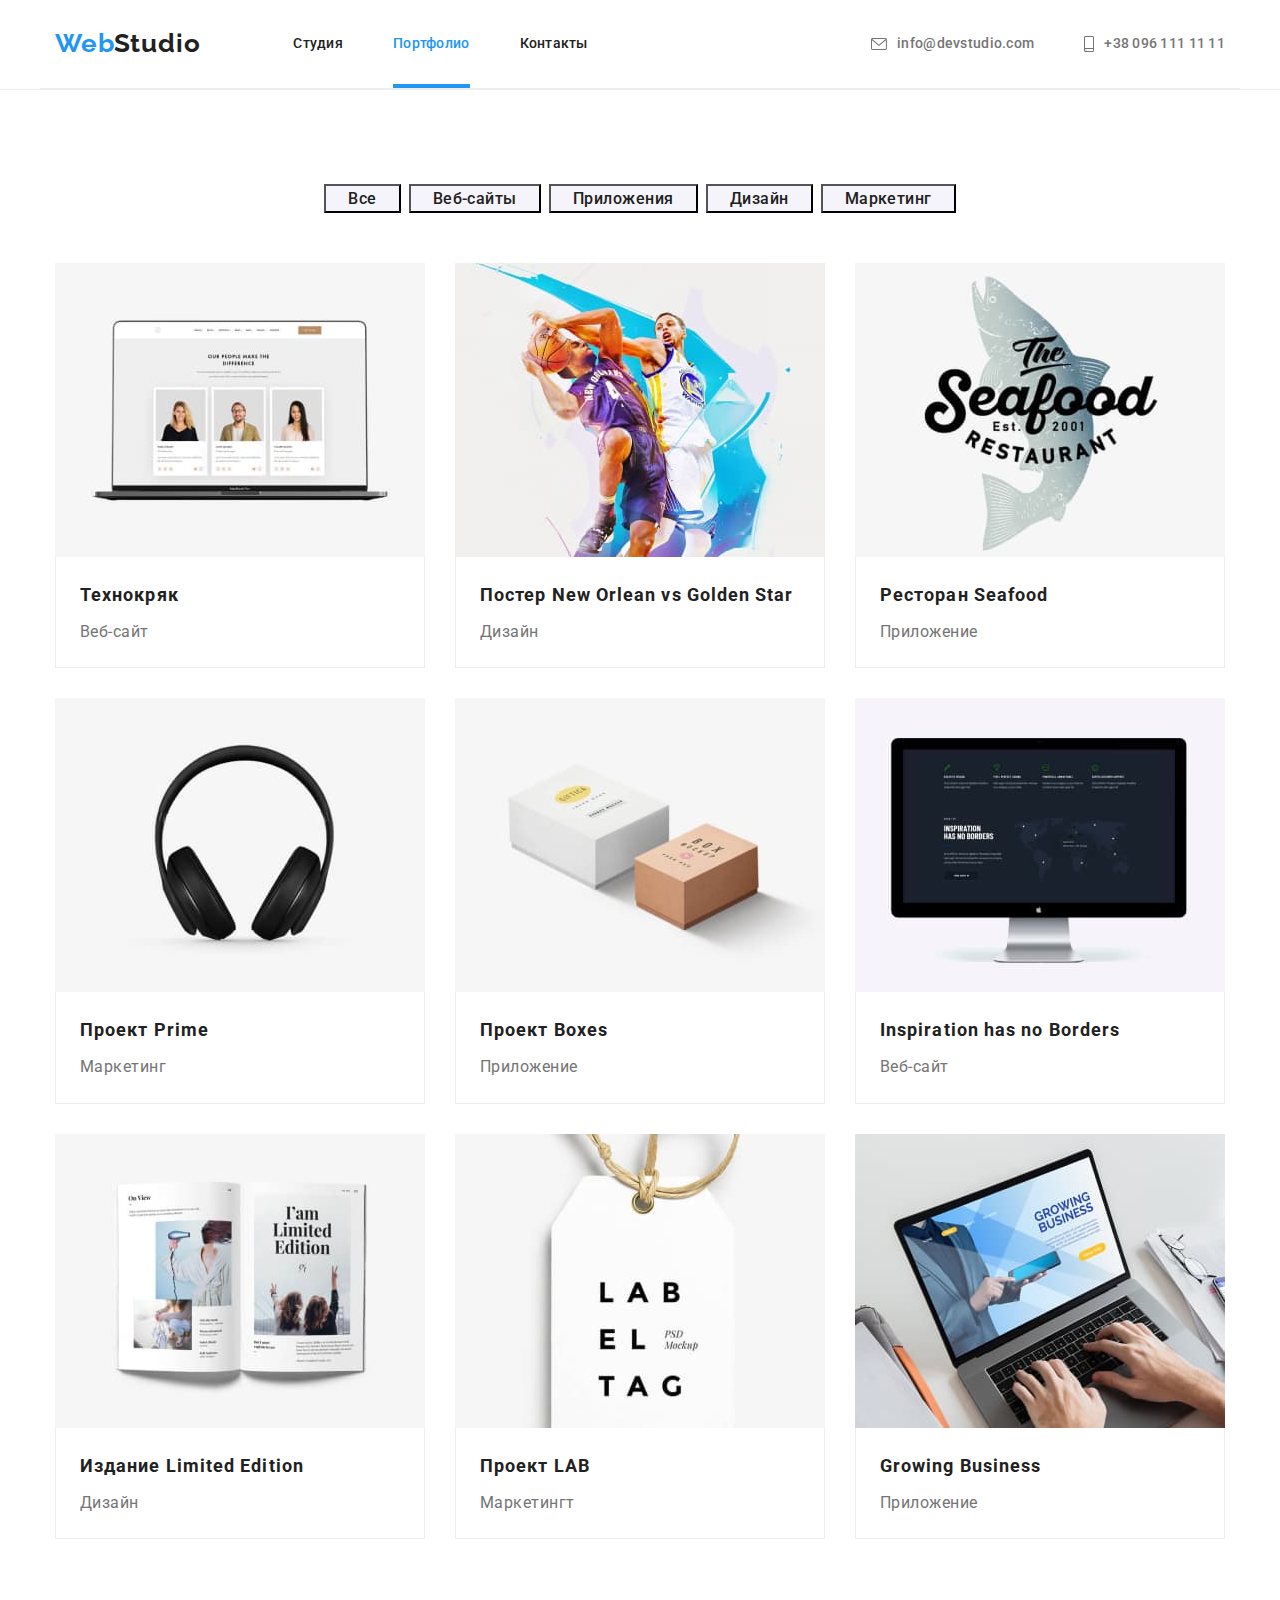
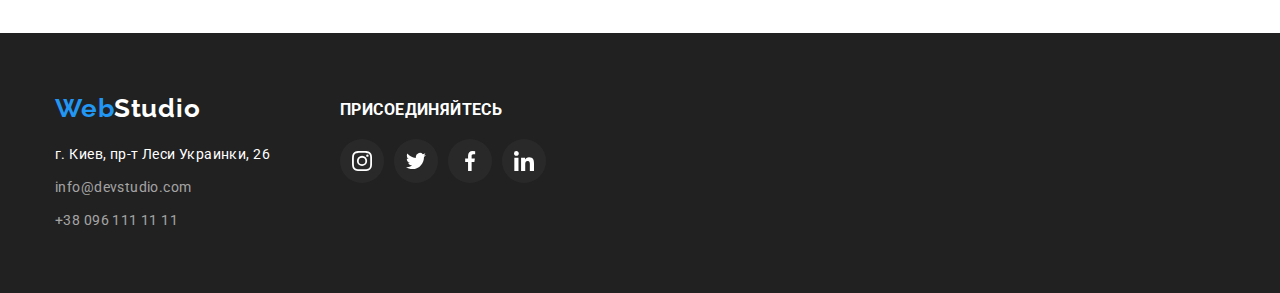
==== portfolio.html @ a840938e "Добавляет предыдущую работу" ====
<!DOCTYPE html>
<html lang="ru">

<head>
    <meta charset="UTF-8">
    <meta http-equiv="X-UA-Compatible" content="IE=edge">
    <meta name="viewport" content="width=device-width, initial-scale=1.0">
    <title>homework#4</title>
    <link rel="stylesheet" href="https://fonts.googleapis.com/css2?family=Raleway:wght@700&family=Roboto:wght@400;500;700;900&display=swap">
    <link rel="stylesheet" href="https://cdnjs.cloudflare.com/ajax/libs/modern-normalize/1.1.0/modern-normalize.min.css">
    <link rel="stylesheet" href="./css/style.css" />
    
</head>
    <body class="page">
        <!-- Шапка -->
        <header class="header">
            <div class="container header">
                <nav class="site-nav">
                    <a class="logo" href="">
                        <span class="logo-accent">Web</span>
                        <span class="logo-black">Studio</span>
                    </a>
            
                    <ul class="link-list">
                        <li><a  class="link" href="./index.html">Студия</a></li>
                        <li><a id="portfolio" class="link" href="./portfolio.html">Портфолио</a></li>
                        <li><a class="link" href="./index.html">Контакты</a></li>
                    </ul>
                </nav>
                <ul class="contact">
                    <li><a class="contact-link icon-envelope" href="mailto:info@devstudio.com">
                            <span class="contact-icons">
                                <svg class="envelope">
                                    <use href="./images/icons.svg#envelope"></use>
                                </svg>
                            </span>
                            <span>info@devstudio.com</span></a></li>
                    <li><a class="contact-link icon-smartphone" href="tel:+380961111111">
                            <span class="contact-icons">
                                <svg class="smartphone">
                                    <use href="./images/icons.svg#smartphone"></use>
                                </svg>
                            </span>
                            <span>+38 096 111 11 11</span></a></li>
                </ul>
            </div>
        </header>
        
        <main>            
            <section class="section-project">
                <div class="container">
                    <h1 class="section-title hidden">Фильтр</h1>
                    <ul class="buttons-filter">
                        <li>
                            <button class="buttons" type="button">Все</button>
                        </li>
                        <li>
                            <button class="buttons" type="button">Веб-сайты</button>
                        </li>
                        <li>
                            <button class="buttons" type="button">Приложения</button>
                        </li>
                        <li>
                            <button class="buttons" type="button">Дизайн</button>
                        </li>
                        <li>
                            <button class="buttons" type="button">Маркетинг</button>
                        </li>
                    </ul>
            
                    <h1 class="section-title hidden">Наши работы</h1>
                    <ul class="project-list">
                        <li>
                            <a href="./index.html">
                                <img src="./images/portfolio/1.jpg" alt="Ноутбук с загруженным веб-сайтом" width="370" height="294">
                                <div class="text-box">
                                    <h2 class="project-name">Технокряк</h2>
                                    <p class="project-direction">Веб-сайт</p>
                                </div>
                            </a>
                        </li>
                        <li>
                            <a href="./index.html">
                                <img src="./images/portfolio/2.jpg" alt="2 баскетбольных игрока" width="370" height="294">
                                <div class="text-box">
                                    <h2 class="project-name">Постер New Orlean vs Golden Star</h2>
                                    <p class="project-direction">Дизайн</p>
                                </div>
                            </a>
                        </li>
                        <li>
                            <a href="./index.html">
                                <img src="./images/portfolio/3.jpg" alt="Рыба с названием" width="370" height="294">
                                <div class="text-box">
                                    <h2 class="project-name">Ресторан Seafood</h2>
                                    <p class="project-direction">Приложение</p>
                                </div>
                            </a>
                        </li>
                        <li>
                            <a href="./index.html">
                                <img src="./images/portfolio/4.jpg" alt="Наушники" width="370" height="294">
                                <div class="text-box">
                                    <h2 class="project-name">Проект Prime</h2>
                                    <p class="project-direction">Маркетинг</p>
                                </div>
                            </a>
                        </li>
                        <li>
                            <a href="./index.html">
                                <img src="./images/portfolio/5.jpg" alt="Белая и коричневая коробки" width="370" height="294">
                                <div class="text-box">
                                    <h2 class="project-name">Проект Boxes</h2>
                                    <p class="project-direction">Приложение</p>
                                </div>
                            </a>
                        </li>
                        <li>
                            <a href="./index.html">
                                <img src="./images/portfolio/6.jpg" alt="Компютер Mac с загруженой веб-страницей" width="370"
                                    height="294">
                                <div class="text-box">
                                    <h2 class="project-name">Inspiration has no Borders</h2>
                                    <p class="project-direction">Веб-сайт</p>
                                </div>
                            </a>
                        </li>
                        <li>
                            <a href="./index.html">
                                <img src="./images/portfolio/7.jpg" alt="Журнал" width="370" height="294">
                                <div class="text-box">
                                    <h2 class="project-name">Издание Limited Edition</h2>
                                    <p class="project-direction">Дизайн</p>
                                </div>
                            </a>
                        </li>
                        <li>
                            <a href="./index.html">
                                <img src="./images/portfolio/8.jpg" alt="Визитка" width="370" height="294">
                                <div class="text-box">
                                    <h2 class="project-name">Проект LAB</h2>
                                    <p class="project-direction">Маркетингт</p>
                                </div>
                            </a>
                        </li>
                        <li>
                            <a href="./index.html">
                                <img src="./images/portfolio/9.jpg" alt="Человек за ноутбуком" width="370" height="294">
                                <div class="text-box">
                                    <h2 class="project-name">Growing Business</h2>
                                    <p class="project-direction">Приложение</p>
                                </div>
                            </a>
                        </li>
                    </ul>
                </div>
            </section>
        </main>
     
<!-- Footer -->
<footer class="page-footer">
    <div class="container footer">
        <div class="address-footer">
            <a class="logo-footer" href="">
                <span class="logo-accent">Web</span>
                <span class="logo-white">Studio</span>
            </a>

            <address>
                <ul class="adress-list">
                    <li><a class="text-info" href="" rel="noopener noreferrer" target="_blank">г. Киев, пр-т Леси
                            Украинки, 26</a></li>
                    <li>
                        <a class="info" href="mailto:info@devstudio.com">info@devstudio.com</a>
                    </li>
                    <li>
                        <a class="info" href="tel:+380961111111">+38 096 111 11 11</a>
                    </li>
                </ul>
            </address>
        </div>

        <div class="social-footer">
            <h3 class="title">ПРИСОЕДИНЯЙТЕСЬ</h3>
            <ul class="social-links">
                <li><a class="link-icon" href="">
                        <span class="footer-icons">
                            <svg class="instagram-footer" width="20px" height="20px">
                                <use href="./images/icons.svg#instagram"></use>
                            </svg>
                        </span>
                    </a></li>
                <li><a class="link-icon" href="">
                        <span class="footer-icons">
                            <svg class="twitter-footer" width="20px" height="20px">
                                <use href="./images/icons.svg#twitter"></use>
                            </svg>
                        </span>
                    </a>
                </li>
                <li><a class="link-icon" href="">
                        <span class="footer-icons">
                            <svg class="facebook-footer" width="20px" height="20px">
                                <use href="./images/icons.svg#facebook"></use>
                            </svg>
                        </span>
                    </a>
                </li>
                <li><a class="link-icon" href="">
                        <span class="footer-icons">
                            <svg class="linkedin-footer" width="20px" height="20px">
                                <use href="./images/icons.svg#linkedin"></use>
                            </svg>
                        </span>
                    </a>
                </li>
            </ul>
        </div>

    </div>
</footer>
    </body>
            
</html>
---- css/style.css ----
/* основной цвет background: #212121; --title-text-color */

/* неактивные контакты, абзац и вторичный  background: #757575; --primari-text-color */

/* основной фон страницы background: #FFFFFF; --primari-white-color */

/* акцент background: #2196F3;--accent-color */
/* ховер героя backgraund: #188CE8; --hover-button */

/* фон шапки bgrcolor: #ececec; --header-bgrcolor */
/* фон героя и футер background: #2F303A; --hero-bgrcolor */
/* фон команда background: #F5F4FA; --staff-bdrcolor */

/* контакты в футере background: #FFFFFF99;   rgba(0, 0, 0, 0.6); --contact-footer */
/* bg-icon-footer: #ffffff0a; rgba(255, 255, 255, 0.1); --bg-icon-footer */
/* Border: #eeeeee; --border-box */
/* Bg-icon: #afb1b8; --bg-icon */
:root {
  --title-text-color: #212121;
  --primari-text-color: #757575;
  --primari-white-color: #ffffff;
  --accent-color: #2196f3;
  --header-bgrcolor: #ececec;
  --hero-bgrcolor: #2f303a;
  --staff-bdrcolor: #f5f4fa;
  --contact-footer: #ffffff99;
  --bg-icon-footer: #ffffff0a;
  --hover-button: #188ce8;
  --border-box: #eeeeee;
  --bg-icon: #afb1b8;
}

.page {
  background-color: var(--primari-white-color);
  color: var(--primari-text-color);

  font-family: Roboto, sans-serif;
  font-weight: 400;
  font-size: 14px;
  line-height: 1.17;
  letter-spacing: 0.03em;
}

ul {
  list-style: none;
  padding-left: 0px;
  margin-top: 0px;
  margin-bottom: 0px;
}
p {
  margin-top: 0px;
  margin-bottom: 0px;
}
img {
  display: block;
}

/* Header */
.header {
  border-bottom: 1px solid var(--border-box);
}
.container {
  width: 1200px;
  padding-left: 15px;
  padding-right: 15px;
  margin-left: auto;
  margin-right: auto;
}
/* Site-nav */
.logo-accent {
  margin-right: -4px;
  color: var(--accent-color);
}
.logo-black {
  color: var(--title-text-color);
}
.logo-white {
  color: var(--primari-white-color);
}

.logo-accent,
.logo-black,
.logo-white {
  font-family: Raleway, sans-serif;
  font-weight: 700;
  font-size: 26px;
  line-height: 1.17;
  letter-spacing: 0.03em;
}
.logo {
  display: inline-block;
}
.container.header {
  display: flex;
  align-items: center;
}
.site-nav {
  display: flex;
  align-items: center;
}
.link-list,
.contact {
  display: flex;
  margin: 0px;
  padding: 0px;
}
.link-list {
  margin-left: 93px;
}
.link-list .link,
.contact .contact-link {
  display: inline-flex;
  padding-top: 32px;
  padding-bottom: 32px;
}
.site-nav .link {
  color: var(--title-text-color);
}
.link-list li + li {
  margin-left: 50px;
}
.site-nav .link:hover,
.site-nav .link:focus {
  color: var(--accent-color);
}
.link {
  position: relative;
}
.link::after {
  content: "";

  position: absolute;
  left: 0px;
  bottom: 0px;

  display: block;
  width: 100%;
  height: 4px;
  background-color: var(--accent-color);
  display: none;
}

#studio {
  color: var(--accent-color);
}
#studio::after {
  display: block;
}
#portfolio {
  color: var(--accent-color);
}
#portfolio::after {
  display: block;
}

/* Contact */

.site-nav,
.contact {
  font-weight: 500;
  font-size: 14px;
  line-height: 1.7;
  letter-spacing: 0.02em;
}
.contact-link {
  display: inline-flex;
  align-items: center;
  color: var(--primari-text-color);
}
.contact li + li {
  margin-left: 50px;
}
.contact {
  margin-left: auto;
}
.contact .contact-link:hover,
.contact .contact-link:focus {
  color: var(--accent-color);
}
.contact-icons {
  display: flex;
  margin-right: 10px;
  background: var(--primari-white-color);
}

.envelope {
  width: 16px;
  height: 12px;
  fill: var(--primari-text-color);
}
.icon-envelope:hover .envelope,
.icon-envelope:focus .envelope {
  fill: var(--accent-color);
}
.smartphone {
  fill: var(--primari-text-color);
  width: 10px;
  height: 16px;
}
.icon-smartphone:hover .smartphone,
.icon-smartphone:focus .smartphone {
  fill: var(--accent-color);
}

a {
  text-decoration: none;
}

/* Hero */
.hero {
  padding-top: 200px;
  padding-bottom: 200px;
  text-align: center;
  margin-left: auto;
  margin-right: auto;
  max-width: 1600px;
  background-image: linear-gradient(
      to right,
      rgba(47, 48, 58, 0.4),
      rgba(47, 48, 58, 0.4)
    ),
    url(../images/hero/hero-icon.jpg);
  background-color: var(--hero-bgrcolor);
}

.hero-title {
  color: var(--primari-white-color);
  font-weight: 900;
  font-size: 44px;
  line-height: 1.37;
  letter-spacing: 0.06em;
  width: 696px;
  margin: 0px auto 30px auto;
}

/* Section */
.work-list {
  padding-left: 0px;
}

h2 {
  font-weight: 700;
  font-size: 36px;
  text-align: center;
}

/* Features */
.section.features,
.section-project {
  padding-top: 94px;
  padding-bottom: 94px;
}
.section-title {
  color: var(--title-text-color);
  margin-top: 0px;
  margin-bottom: 50px;
  text-align: center;
}
.section-title.hidden {
  position: absolute;
  width: 1px;
  height: 1px;
  margin: -1px;
  border: 0;
  padding: 0;
  white-space: nowrap;
  clip-path: inset(100%);
  clip: rect(0 0 0 0);
  overflow: hidden;
}
.features-list {
  display: flex;
  margin-top: 0px;
}
.features-list li {
  width: 270px;
}
.features-list li:not(:nth-last-child(1)) {
  margin-right: 30px;
}
.features-list .title {
  color: var(--title-text-color);
  font-weight: 700;
  margin-top: 0px;
  margin-bottom: 10px;
}
.features-list p {
  line-height: 1.71;
}

.features-icons {
  display: inline-flex;
  justify-content: center;
  align-items: center;
  width: 270px;
  height: 120px;
  margin-bottom: 30px;
  border: none;
  background-color: var(--staff-bdrcolor);
}

/* Work */
.section.work {
  padding-bottom: 94px;
}
.work-list li {
  display: inline-block;
  margin-right: -3px;
}
.work-list li + li {
  margin-left: 30px;
}

/* Staff */
.section.staff {
  padding-top: 94px;
  padding-bottom: 94px;

  background-color: var(--staff-bdrcolor);
}
.staff-name {
  display: flex;
  padding-left: 0px;
  margin-top: 0px;
  margin-bottom: 0px;
}
.staff-persons {
  background-color: var(--primari-white-color);
  box-shadow: 0px 1px 3px #00000033, 0px 1px 1px #00000024,
    0px 2px 1px #0000001f;
}
.staff-persons:not(:first-child) {
  margin-left: 30px;
}
.staff-box {
  padding-top: 30px;
  padding-bottom: 30px;
}
.staff-box .name {
  color: var(--title-text-color);
  font-weight: 500;
  font-size: 16px;
  margin-top: 0px;
  margin-bottom: 10px;
  text-align: center;
}
.staff-name .position {
  font-size: 16px;
  text-align: center;
  margin-bottom: 16px;
}

.social-team {
  display: inline-flex;
  justify-content: center;
  margin-left: 32px;
  margin-right: 32px;
}
.social-team li + li {
  margin-left: 10px;
}
.person-link {
  display: inline-flex;
  justify-content: center;
  align-items: center;
  width: 44px;
  height: 44px;
  background-color: var(--primari-white-color);
  border-radius: 50%;
}
.person-link:hover,
.person-link:focus {
  background-color: var(--accent-color);
}
.person-icon {
  display: inline-flex;
}
.instagram,
.twitter,
.facebook,
.linkedin {
  fill: var(--bg-icon);
}
.person-link:hover .instagram,
.person-link:focus .instagram,
.person-link:hover .twitter,
.person-link:focus .twitter,
.person-link:hover .facebook,
.person-link:focus .facebook,
.person-link:hover .linkedin,
.person-link:focus .linkedin {
  fill: var(--primari-white-color);
}

/* Clients */
.section.clients {
  padding: 94px 0px;
}
.clients-icons li + li {
  margin-left: 30px;
}
.clients-icons li {
  display: inline-flex;
}
.client-link {
  width: 170px;
  height: 92px;
  padding: 16px 32px;
  border: 1px solid var(--bg-icon);
  margin-right: -4px;
  border-radius: 4px;
}
/* .clients-icons:hover .client-link.one,
.clients-icons:focus .client-link.one {
  border: 1px solid var(--accent-color);
} */
.client-link:hover,
.client-link:focus {
  border: 1px solid var(--accent-color);
}
.logo {
  fill: var(--bg-icon);
}
.client-link:hover .logo,
.client-link:focus .logo {
  fill: var(--accent-color);
}

/* Footer */

.page-footer {
  padding-top: 60px;
  padding-bottom: 60px;

  background-color: var(--title-text-color);
}
.container.footer {
  display: flex;
}
.logo-footer {
  display: block;
  margin-bottom: 20px;
}
.adress-list {
  padding-left: 0px;
}
.adress-list li + li {
  margin-top: 9px;
}
.adress-list .text-info {
  color: var(--primari-white-color);
  font-style: normal;
  line-height: 1.71;
}
.adress-list .info {
  color: var(--contact-footer);
  font-style: normal;
  line-height: 1.71;
}
.adress-list .info:hover,
.adress-list .info:focus {
  color: var(--accent-color);
}

.social-footer .title {
  color: var(--primari-white-color);
  font-weight: 700;
  margin-top: 0px;
  margin-bottom: 20px;
}
.social-footer {
  margin-top: 7px;
  margin-left: 70px;
}
.social-links {
  display: inline-flex;
  justify-content: center;
}
.social-links li + li {
  margin-left: 10px;
}
.link-icon {
  display: inline-flex;
  justify-content: center;
  align-items: center;
  width: 44px;
  height: 44px;
  background-color: var(--bg-icon-footer);
  border-radius: 50%;
}
.footer-icons {
  display: inline-flex;
}
.instagram-footer,
.twitter-footer,
.facebook-footer,
.linkedin-footer {
  fill: var(--primari-white-color);
}

.link-icon:hover,
.link-icon:focus {
  background-color: var(--accent-color);
}
/* .social-links:focus .footer-icons {
  background-color: var(--accent-color);
} */
/* Button */
.button {
  width: 200px;
  height: 50px;

  color: var(--primari-white-color);
  background-color: var(--accent-color);

  font-weight: 700;
  font-size: 16px;
  line-height: 1.88;
  letter-spacing: 0.06em;
  cursor: pointer;
  text-align: center;
}
.button:hover,
.button:focus {
  background-color: var(--hover-button);
}

.buttons {
  padding: 0px 22px;

  color: var(--title-text-color);
  background-color: var(--staff-bdrcolor);
  font-weight: 500;
  font-size: 16px;
  line-height: 1.6;
  letter-spacing: 0.03em;
  cursor: pointer;
  text-align: center;
}
.buttons:hover,
.buttons:focus {
  color: var(--primari-white-color);
  background-color: var(--accent-color);
  box-shadow: 0px 2px 2px 0px #0000001f, 0px 1px 2px 0px #00000014,
    0px 3px 1px 0px #0000001a;
}

/* PORTFOLIO */
/* Filter */

.filter {
  width: 611px;
  height: 54px;
  margin: 94px auto 34px;
}
.project {
  margin-bottom: 94px;
}
.buttons-filter {
  margin: 0px auto 50px;
  display: flex;
  justify-content: center;
}
.buttons-filter li + li {
  margin-left: 8px;
}

/* Project */
.text-box {
  padding: 20px 24px;
  border-right: 1px solid var(--border-box);
  border-bottom: 1px solid var(--border-box);
  border-left: 1px solid var(--border-box);
}
.project-name {
  color: var(--title-text-color);
  font-weight: 700;
  font-size: 18px;
  line-height: 2;
  vertical-align: top;
  text-align: left;
  letter-spacing: 0.06em;
  margin-top: 0px;
  margin-bottom: 4px;
}

.project-text {
  color: var(--primari-white-color);
}

.project-direction {
  font-size: 16px;
  line-height: 1.88;
  text-align: left;
  vertical-align: top;
  letter-spacing: 0.03em;

  color: var(--primari-text-color);
}

.project-text:hover {
  color: var(--primari-white-color);
  background-color: var(--accent-color);
}
.project-list {
  display: flex;
  flex-wrap: wrap;
}
.project-list li:not(:nth-of-type(3n)) {
  margin-right: 30px;
}
.project-list li:not(:nth-last-child(-n + 3)) {
  margin-bottom: 30px;
}
.project-list li:hover {
  box-shadow: 1px 4px 6px 0px #00000029, 0px 4px 4px 0px #0000000f,
    0px 1px 1px 0px #0000001f;
}
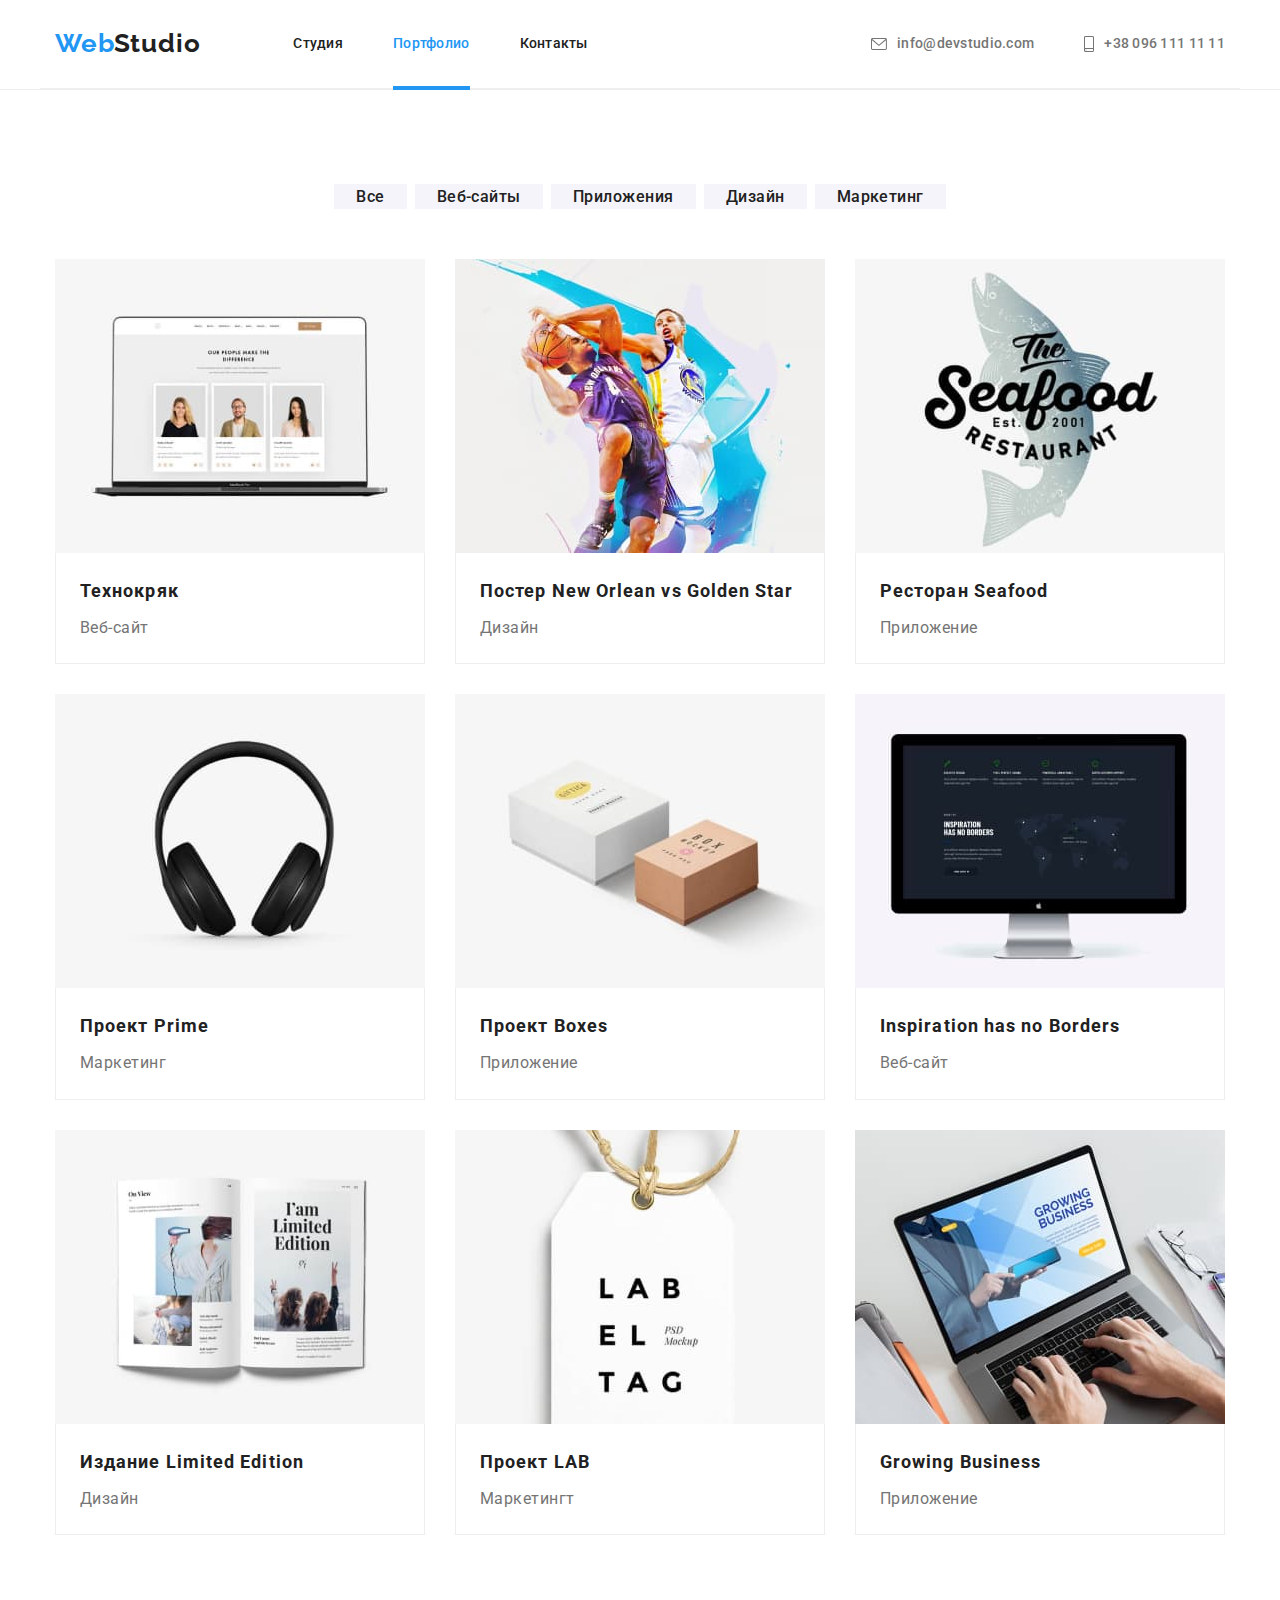
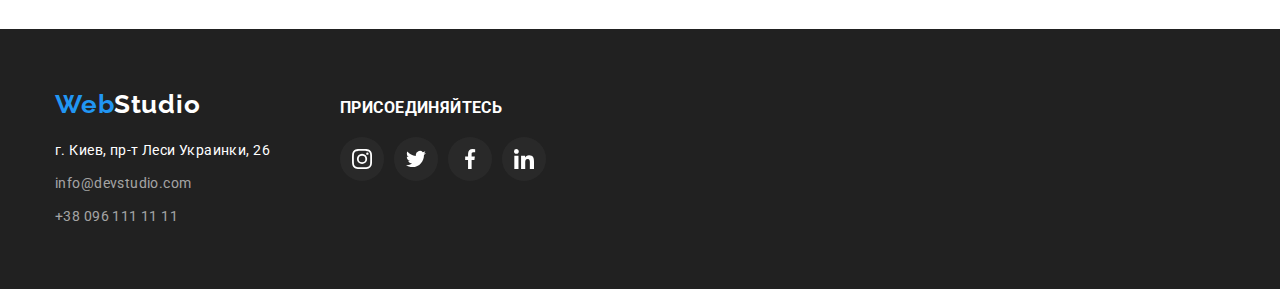
==== commit 6bdc5e1f: "Добавляет скорость позиционирования" ====
--- a/portfolio.html
+++ b/portfolio.html
@@ -5,7 +5,7 @@
     <meta charset="UTF-8">
     <meta http-equiv="X-UA-Compatible" content="IE=edge">
     <meta name="viewport" content="width=device-width, initial-scale=1.0">
-    <title>homework#4</title>
+    <title>homework#5</title>
     <link rel="stylesheet" href="https://fonts.googleapis.com/css2?family=Raleway:wght@700&family=Roboto:wght@400;500;700;900&display=swap">
     <link rel="stylesheet" href="https://cdnjs.cloudflare.com/ajax/libs/modern-normalize/1.1.0/modern-normalize.min.css">
     <link rel="stylesheet" href="./css/style.css" />
@@ -29,18 +29,14 @@
                 </nav>
                 <ul class="contact">
                     <li><a class="contact-link icon-envelope" href="mailto:info@devstudio.com">
-                            <span class="contact-icons">
-                                <svg class="envelope">
-                                    <use href="./images/icons.svg#envelope"></use>
-                                </svg>
-                            </span>
+                            <svg class="envelope">
+                                <use href="./images/icons.svg#envelope"></use>
+                            </svg>
                             <span>info@devstudio.com</span></a></li>
                     <li><a class="contact-link icon-smartphone" href="tel:+380961111111">
-                            <span class="contact-icons">
-                                <svg class="smartphone">
-                                    <use href="./images/icons.svg#smartphone"></use>
-                                </svg>
-                            </span>
+                            <svg class="smartphone">
+                                <use href="./images/icons.svg#smartphone"></use>
+                            </svg>
                             <span>+38 096 111 11 11</span></a></li>
                 </ul>
             </div>
@@ -70,82 +66,117 @@
             
                     <h1 class="section-title hidden">Наши работы</h1>
                     <ul class="project-list">
-                        <li>
-                            <a href="./index.html">
-                                <img src="./images/portfolio/1.jpg" alt="Ноутбук с загруженным веб-сайтом" width="370" height="294">
+                        <li class="project-card">
+                            <a class="project-link" href="./index.html">
+                                <div class="project-description">
+                                    <img src="./images/portfolio/1.jpg" alt="Ноутбук с загруженным веб-сайтом" width="370" height="294">
+                                    <p class="description">Ресурс предлагает комплексные предложения с разным уровнем функционала и сервисов. Все это позволит посетителю получить
+                                    исчерпывающие сведения о компании или частном лице.</p>
+                                </div>
                                 <div class="text-box">
                                     <h2 class="project-name">Технокряк</h2>
                                     <p class="project-direction">Веб-сайт</p>
                                 </div>
                             </a>
                         </li>
-                        <li>
-                            <a href="./index.html">
-                                <img src="./images/portfolio/2.jpg" alt="2 баскетбольных игрока" width="370" height="294">
+                        <li class="project-card">
+                            <a class="project-link" href="./index.html">
+                                <div class="project-description">
+                                    <img src="./images/portfolio/2.jpg" alt="Ноутбук с загруженным веб-сайтом" width="370" height="294">
+                                    <p class="description">Ресурс предлагает комплексные предложения с разным уровнем функционала и сервисов. Все это позволит посетителю получить
+                                    исчерпывающие сведения о компании или частном лице.</p>
+                                </div>
                                 <div class="text-box">
                                     <h2 class="project-name">Постер New Orlean vs Golden Star</h2>
                                     <p class="project-direction">Дизайн</p>
                                 </div>
                             </a>
                         </li>
-                        <li>
-                            <a href="./index.html">
-                                <img src="./images/portfolio/3.jpg" alt="Рыба с названием" width="370" height="294">
+                        <li class="project-card">
+                            <a class="project-link" href="./index.html">
+                                <div class="project-description">
+                                    <img src="./images/portfolio/3.jpg" alt="Ноутбук с загруженным веб-сайтом" width="370" height="294">
+                                    <p class="description">Ресурс предлагает комплексные предложения с разным уровнем функционала и сервисов. Все это позволит посетителю получить
+                                    исчерпывающие сведения о компании или частном лице.</p>
+                                </div>
                                 <div class="text-box">
                                     <h2 class="project-name">Ресторан Seafood</h2>
                                     <p class="project-direction">Приложение</p>
                                 </div>
                             </a>
                         </li>
-                        <li>
-                            <a href="./index.html">
-                                <img src="./images/portfolio/4.jpg" alt="Наушники" width="370" height="294">
+                        <li class="project-card">
+                            <a class="project-link" href="./index.html">
+                                <div class="project-description">
+                                    <img src="./images/portfolio/4.jpg" alt="Ноутбук с загруженным веб-сайтом" width="370" height="294">
+                                    <p class="description">Ресурс предлагает комплексные предложения с разным уровнем функционала и сервисов. Все это позволит посетителю получить
+                                    исчерпывающие сведения о компании или частном лице.</p>
+                                </div>
                                 <div class="text-box">
                                     <h2 class="project-name">Проект Prime</h2>
                                     <p class="project-direction">Маркетинг</p>
                                 </div>
                             </a>
                         </li>
-                        <li>
-                            <a href="./index.html">
-                                <img src="./images/portfolio/5.jpg" alt="Белая и коричневая коробки" width="370" height="294">
+                        <li class="project-card">
+                            <a class="project-link" href="./index.html">
+                                <div class="project-description">
+                                    <img src="./images/portfolio/5.jpg" alt="Ноутбук с загруженным веб-сайтом" width="370" height="294">
+                                    <p class="description">Ресурс предлагает комплексные предложения с разным уровнем функционала и сервисов. Все это позволит посетителю получить
+                                    исчерпывающие сведения о компании или частном лице.</p>
+                                </div>
                                 <div class="text-box">
                                     <h2 class="project-name">Проект Boxes</h2>
                                     <p class="project-direction">Приложение</p>
                                 </div>
                             </a>
                         </li>
-                        <li>
-                            <a href="./index.html">
-                                <img src="./images/portfolio/6.jpg" alt="Компютер Mac с загруженой веб-страницей" width="370"
-                                    height="294">
+                        <li class="project-card">
+                            <a class="project-link" href="./index.html">
+                                <div class="project-description">
+                                    <img src="./images/portfolio/6.jpg" alt="Ноутбук с загруженным веб-сайтом" width="370" height="294">
+                                    <p class="description">Ресурс предлагает комплексные предложения с разным уровнем функционала и сервисов. Все это позволит посетителю получить
+                                    исчерпывающие сведения о компании или частном лице.</p>
+                                </div>
                                 <div class="text-box">
                                     <h2 class="project-name">Inspiration has no Borders</h2>
                                     <p class="project-direction">Веб-сайт</p>
                                 </div>
                             </a>
                         </li>
-                        <li>
-                            <a href="./index.html">
-                                <img src="./images/portfolio/7.jpg" alt="Журнал" width="370" height="294">
+                        <li class="project-card">
+                            <a class="project-link" href="./index.html">
+                                <div class="project-description">
+                                    <img src="./images/portfolio/7.jpg" alt="Ноутбук с загруженным веб-сайтом" width="370" height="294">
+                                    <p class="description">Ресурс предлагает комплексные предложения с разным уровнем функционала и сервисов. Все это позволит посетителю получить
+                                    исчерпывающие сведения о компании или частном лице.</p>
+                                </div>
                                 <div class="text-box">
                                     <h2 class="project-name">Издание Limited Edition</h2>
                                     <p class="project-direction">Дизайн</p>
                                 </div>
                             </a>
                         </li>
-                        <li>
-                            <a href="./index.html">
-                                <img src="./images/portfolio/8.jpg" alt="Визитка" width="370" height="294">
+                        <li class="project-card">
+                            <a class="project-link" href="./index.html">
+                                <div class="project-description">
+                                    <img src="./images/portfolio/8.jpg" alt="Ноутбук с загруженным веб-сайтом" width="370" height="294">
+                                    <p class="description">Ресурс предлагает комплексные предложения с разным уровнем функционала и сервисов. Все это позволит посетителю получить
+                                    исчерпывающие сведения о компании или частном лице.</p>
+                                </div>
                                 <div class="text-box">
                                     <h2 class="project-name">Проект LAB</h2>
                                     <p class="project-direction">Маркетингт</p>
                                 </div>
                             </a>
                         </li>
-                        <li>
-                            <a href="./index.html">
-                                <img src="./images/portfolio/9.jpg" alt="Человек за ноутбуком" width="370" height="294">
+                        <li class="project-card">
+                            <a class="project-link" href="./index.html">
+                                <div class="project-description">
+                                    <img src="./images/portfolio/9.jpg" alt="Ноутбук с загруженным веб-сайтом" width="370" height="294">
+                                    <p class="description">Ресурс предлагает комплексные предложения с разным уровнем функционала и сервисов. Все это позволит посетителю получить
+                                    исчерпывающие сведения о компании или частном лице.</p>
+                                </div>
                                 <div class="text-box">
                                     <h2 class="project-name">Growing Business</h2>
                                     <p class="project-direction">Приложение</p>
@@ -184,34 +215,26 @@
             <h3 class="title">ПРИСОЕДИНЯЙТЕСЬ</h3>
             <ul class="social-links">
                 <li><a class="link-icon" href="">
-                        <span class="footer-icons">
-                            <svg class="instagram-footer" width="20px" height="20px">
-                                <use href="./images/icons.svg#instagram"></use>
-                            </svg>
-                        </span>
+                        <svg class="instagram-footer" width="20px" height="20px">
+                            <use href="./images/icons.svg#instagram"></use>
+                        </svg>
                     </a></li>
                 <li><a class="link-icon" href="">
-                        <span class="footer-icons">
-                            <svg class="twitter-footer" width="20px" height="20px">
-                                <use href="./images/icons.svg#twitter"></use>
-                            </svg>
-                        </span>
+                        <svg class="twitter-footer" width="20px" height="20px">
+                            <use href="./images/icons.svg#twitter"></use>
+                        </svg>
                     </a>
                 </li>
                 <li><a class="link-icon" href="">
-                        <span class="footer-icons">
-                            <svg class="facebook-footer" width="20px" height="20px">
-                                <use href="./images/icons.svg#facebook"></use>
-                            </svg>
-                        </span>
+                        <svg class="facebook-footer" width="20px" height="20px">
+                            <use href="./images/icons.svg#facebook"></use>
+                        </svg>
                     </a>
                 </li>
                 <li><a class="link-icon" href="">
-                        <span class="footer-icons">
-                            <svg class="linkedin-footer" width="20px" height="20px">
-                                <use href="./images/icons.svg#linkedin"></use>
-                            </svg>
-                        </span>
+                        <svg class="linkedin-footer" width="20px" height="20px">
+                            <use href="./images/icons.svg#linkedin"></use>
+                        </svg>
                     </a>
                 </li>
             </ul>
--- a/css/style.css
+++ b/css/style.css
@@ -15,6 +15,8 @@
 /* bg-icon-footer: #ffffff0a; rgba(255, 255, 255, 0.1); --bg-icon-footer */
 /* Border: #eeeeee; --border-box */
 /* Bg-icon: #afb1b8; --bg-icon */
+/* --bg-overflay; #2196F3E5 */
+
 :root {
   --title-text-color: #212121;
   --primari-text-color: #757575;
@@ -28,6 +30,8 @@
   --hover-button: #188ce8;
   --border-box: #eeeeee;
   --bg-icon: #afb1b8;
+  --bg-overflay: #2196f3e5;
+  --timing-function: cubic-bezier(0.4, 0, 0.2, 1);
 }
 
 .page {
@@ -113,14 +117,16 @@
   padding-top: 32px;
   padding-bottom: 32px;
 }
-.site-nav .link {
+.link-list .link {
   color: var(--title-text-color);
+
+  transition: color 250ms var(--timing-function);
 }
 .link-list li + li {
   margin-left: 50px;
 }
-.site-nav .link:hover,
-.site-nav .link:focus {
+.link-list .link:hover,
+.link-list .link:focus {
   color: var(--accent-color);
 }
 .link {
@@ -131,26 +137,26 @@
 
   position: absolute;
   left: 0px;
-  bottom: 0px;
+  bottom: -2px;
 
   display: block;
   width: 100%;
   height: 4px;
   background-color: var(--accent-color);
-  display: none;
+  opacity: 0;
 }
 
 #studio {
   color: var(--accent-color);
 }
 #studio::after {
-  display: block;
+  opacity: 1;
 }
 #portfolio {
   color: var(--accent-color);
 }
 #portfolio::after {
-  display: block;
+  opacity: 1;
 }
 
 /* Contact */
@@ -162,30 +168,28 @@
   line-height: 1.7;
   letter-spacing: 0.02em;
 }
+.contact li + li {
+  margin-left: 50px;
+}
+.contact {
+  margin-left: auto;
+}
 .contact-link {
   display: inline-flex;
   align-items: center;
   color: var(--primari-text-color);
-}
-.contact li + li {
-  margin-left: 50px;
-}
-.contact {
-  margin-left: auto;
-}
-.contact .contact-link:hover,
-.contact .contact-link:focus {
+
+  transition: color 250ms var(--timing-function);
+}
+.contact-link:hover,
+.contact-link:focus {
   color: var(--accent-color);
-}
-.contact-icons {
-  display: flex;
-  margin-right: 10px;
-  background: var(--primari-white-color);
 }
 
 .envelope {
   width: 16px;
   height: 12px;
+  margin-right: 10px;
   fill: var(--primari-text-color);
 }
 .icon-envelope:hover .envelope,
@@ -193,9 +197,10 @@
   fill: var(--accent-color);
 }
 .smartphone {
-  fill: var(--primari-text-color);
   width: 10px;
   height: 16px;
+  margin-right: 10px;
+  fill: var(--primari-text-color);
 }
 .icon-smartphone:hover .smartphone,
 .icon-smartphone:focus .smartphone {
@@ -231,6 +236,26 @@
   letter-spacing: 0.06em;
   width: 696px;
   margin: 0px auto 30px auto;
+}
+.button {
+  width: 200px;
+  height: 50px;
+
+  color: var(--primari-white-color);
+  background-color: var(--accent-color);
+
+  font-weight: 700;
+  font-size: 16px;
+  line-height: 1.88;
+  letter-spacing: 0.06em;
+  cursor: pointer;
+  text-align: center;
+
+  transition: background-color 2500ms var(--timing-function);
+}
+.button:hover,
+.button:focus {
+  background-color: var(--hover-button);
 }
 
 /* Section */
@@ -310,6 +335,28 @@
 .work-list li + li {
   margin-left: 30px;
 }
+.work-box {
+  position: relative;
+}
+.work-box::before {
+  content: "";
+  position: absolute;
+  bottom: 0;
+  width: 100%;
+  height: 70px;
+  background: #2f303acc;
+}
+.work-text {
+  position: absolute;
+  bottom: 27px;
+  left: 50%;
+  transform: translatex(-50%);
+
+  width: 205px;
+  font-weight: 700;
+  text-align: center;
+  color: var(--primari-white-color);
+}
 
 /* Staff */
 .section.staff {
@@ -333,8 +380,7 @@
   margin-left: 30px;
 }
 .staff-box {
-  padding-top: 30px;
-  padding-bottom: 30px;
+  padding: 30px 32px;
 }
 .staff-box .name {
   color: var(--title-text-color);
@@ -353,8 +399,6 @@
 .social-team {
   display: inline-flex;
   justify-content: center;
-  margin-left: 32px;
-  margin-right: 32px;
 }
 .social-team li + li {
   margin-left: 10px;
@@ -367,14 +411,14 @@
   height: 44px;
   background-color: var(--primari-white-color);
   border-radius: 50%;
+
+  transition: background-color 250ms var(--timing-function);
 }
 .person-link:hover,
 .person-link:focus {
   background-color: var(--accent-color);
 }
-.person-icon {
-  display: inline-flex;
-}
+
 .instagram,
 .twitter,
 .facebook,
@@ -403,23 +447,26 @@
   display: inline-flex;
 }
 .client-link {
+  display: flex;
+  justify-content: center;
+  align-items: center;
   width: 170px;
   height: 92px;
-  padding: 16px 32px;
   border: 1px solid var(--bg-icon);
   margin-right: -4px;
   border-radius: 4px;
-}
-/* .clients-icons:hover .client-link.one,
-.clients-icons:focus .client-link.one {
-  border: 1px solid var(--accent-color);
-} */
+
+  transition: border 250ms var(--timing-function);
+}
+
 .client-link:hover,
 .client-link:focus {
   border: 1px solid var(--accent-color);
 }
 .logo {
   fill: var(--bg-icon);
+
+  transition: fill 250ms var(--timing-function);
 }
 .client-link:hover .logo,
 .client-link:focus .logo {
@@ -436,6 +483,7 @@
 }
 .container.footer {
   display: flex;
+  align-items: baseline;
 }
 .logo-footer {
   display: block;
@@ -456,6 +504,8 @@
   color: var(--contact-footer);
   font-style: normal;
   line-height: 1.71;
+
+  transition: color 250ms var(--timing-function);
 }
 .adress-list .info:hover,
 .adress-list .info:focus {
@@ -469,7 +519,6 @@
   margin-bottom: 20px;
 }
 .social-footer {
-  margin-top: 7px;
   margin-left: 70px;
 }
 .social-links {
@@ -487,9 +536,12 @@
   height: 44px;
   background-color: var(--bg-icon-footer);
   border-radius: 50%;
-}
-.footer-icons {
-  display: inline-flex;
+
+  transition: background-color 250ms var(--timing-function);
+}
+.link-icon:hover,
+.link-icon:focus {
+  background-color: var(--accent-color);
 }
 .instagram-footer,
 .twitter-footer,
@@ -498,44 +550,42 @@
   fill: var(--primari-white-color);
 }
 
-.link-icon:hover,
-.link-icon:focus {
-  background-color: var(--accent-color);
-}
-/* .social-links:focus .footer-icons {
-  background-color: var(--accent-color);
-} */
-/* Button */
-.button {
-  width: 200px;
-  height: 50px;
-
-  color: var(--primari-white-color);
-  background-color: var(--accent-color);
-
-  font-weight: 700;
-  font-size: 16px;
-  line-height: 1.88;
-  letter-spacing: 0.06em;
-  cursor: pointer;
-  text-align: center;
-}
-.button:hover,
-.button:focus {
-  background-color: var(--hover-button);
-}
-
+/* PORTFOLIO */
+/* Filter */
+
+.filter {
+  width: 611px;
+  height: 54px;
+  margin: 94px auto 34px;
+}
+.project {
+  margin-bottom: 94px;
+}
+.buttons-filter {
+  margin: 0px auto 50px;
+  display: flex;
+  justify-content: center;
+}
+.buttons-filter li + li {
+  margin-left: 8px;
+}
 .buttons {
   padding: 0px 22px;
 
   color: var(--title-text-color);
   background-color: var(--staff-bdrcolor);
+  box-shadow: none;
   font-weight: 500;
   font-size: 16px;
   line-height: 1.6;
   letter-spacing: 0.03em;
   cursor: pointer;
   text-align: center;
+  border: none;
+
+  transition: color 250ms var(--timing-function),
+    background-color 250ms var(--timing-function),
+    box-shadow 250ms var(--timing-function);
 }
 .buttons:hover,
 .buttons:focus {
@@ -543,26 +593,6 @@
   background-color: var(--accent-color);
   box-shadow: 0px 2px 2px 0px #0000001f, 0px 1px 2px 0px #00000014,
     0px 3px 1px 0px #0000001a;
-}
-
-/* PORTFOLIO */
-/* Filter */
-
-.filter {
-  width: 611px;
-  height: 54px;
-  margin: 94px auto 34px;
-}
-.project {
-  margin-bottom: 94px;
-}
-.buttons-filter {
-  margin: 0px auto 50px;
-  display: flex;
-  justify-content: center;
-}
-.buttons-filter li + li {
-  margin-left: 8px;
 }
 
 /* Project */
@@ -584,10 +614,6 @@
   margin-bottom: 4px;
 }
 
-.project-text {
-  color: var(--primari-white-color);
-}
-
 .project-direction {
   font-size: 16px;
   line-height: 1.88;
@@ -598,13 +624,12 @@
   color: var(--primari-text-color);
 }
 
-.project-text:hover {
-  color: var(--primari-white-color);
-  background-color: var(--accent-color);
-}
 .project-list {
   display: flex;
   flex-wrap: wrap;
+}
+.project-card {
+  display: flex;
 }
 .project-list li:not(:nth-of-type(3n)) {
   margin-right: 30px;
@@ -612,7 +637,49 @@
 .project-list li:not(:nth-last-child(-n + 3)) {
   margin-bottom: 30px;
 }
-.project-list li:hover {
+.project-list a {
+  box-shadow: none;
+  transition: box-shadow 250ms var(--timing-function);
+}
+.project-list a:hover,
+.project-list a:focus {
   box-shadow: 1px 4px 6px 0px #00000029, 0px 4px 4px 0px #0000000f,
     0px 1px 1px 0px #0000001f;
 }
+
+/* Overflay */
+.project-description {
+  position: relative;
+  overflow: hidden;
+}
+.project-description::before {
+  content: "";
+  position: absolute;
+  width: 100%;
+  height: 100%;
+
+  transform: translateY(100%);
+  transition: transform 250ms var(--timing-function);
+
+  background-color: var(--bg-overflay);
+}
+.project-link:hover .project-description::before,
+.project-link:focus .project-description::before {
+  transform: translateY(0);
+}
+.description {
+  position: absolute;
+  top: 50%;
+  left: 50%;
+  transform: translate(-50%, 100%);
+  transition: transform 250ms var(--timing-function);
+
+  width: 322px;
+  font-size: 18px;
+  line-height: 1.56em;
+  color: var(--primari-white-color);
+}
+.project-link:hover .description,
+.project-link:focus .description {
+  transform: translate(-50%, -50%);
+}
